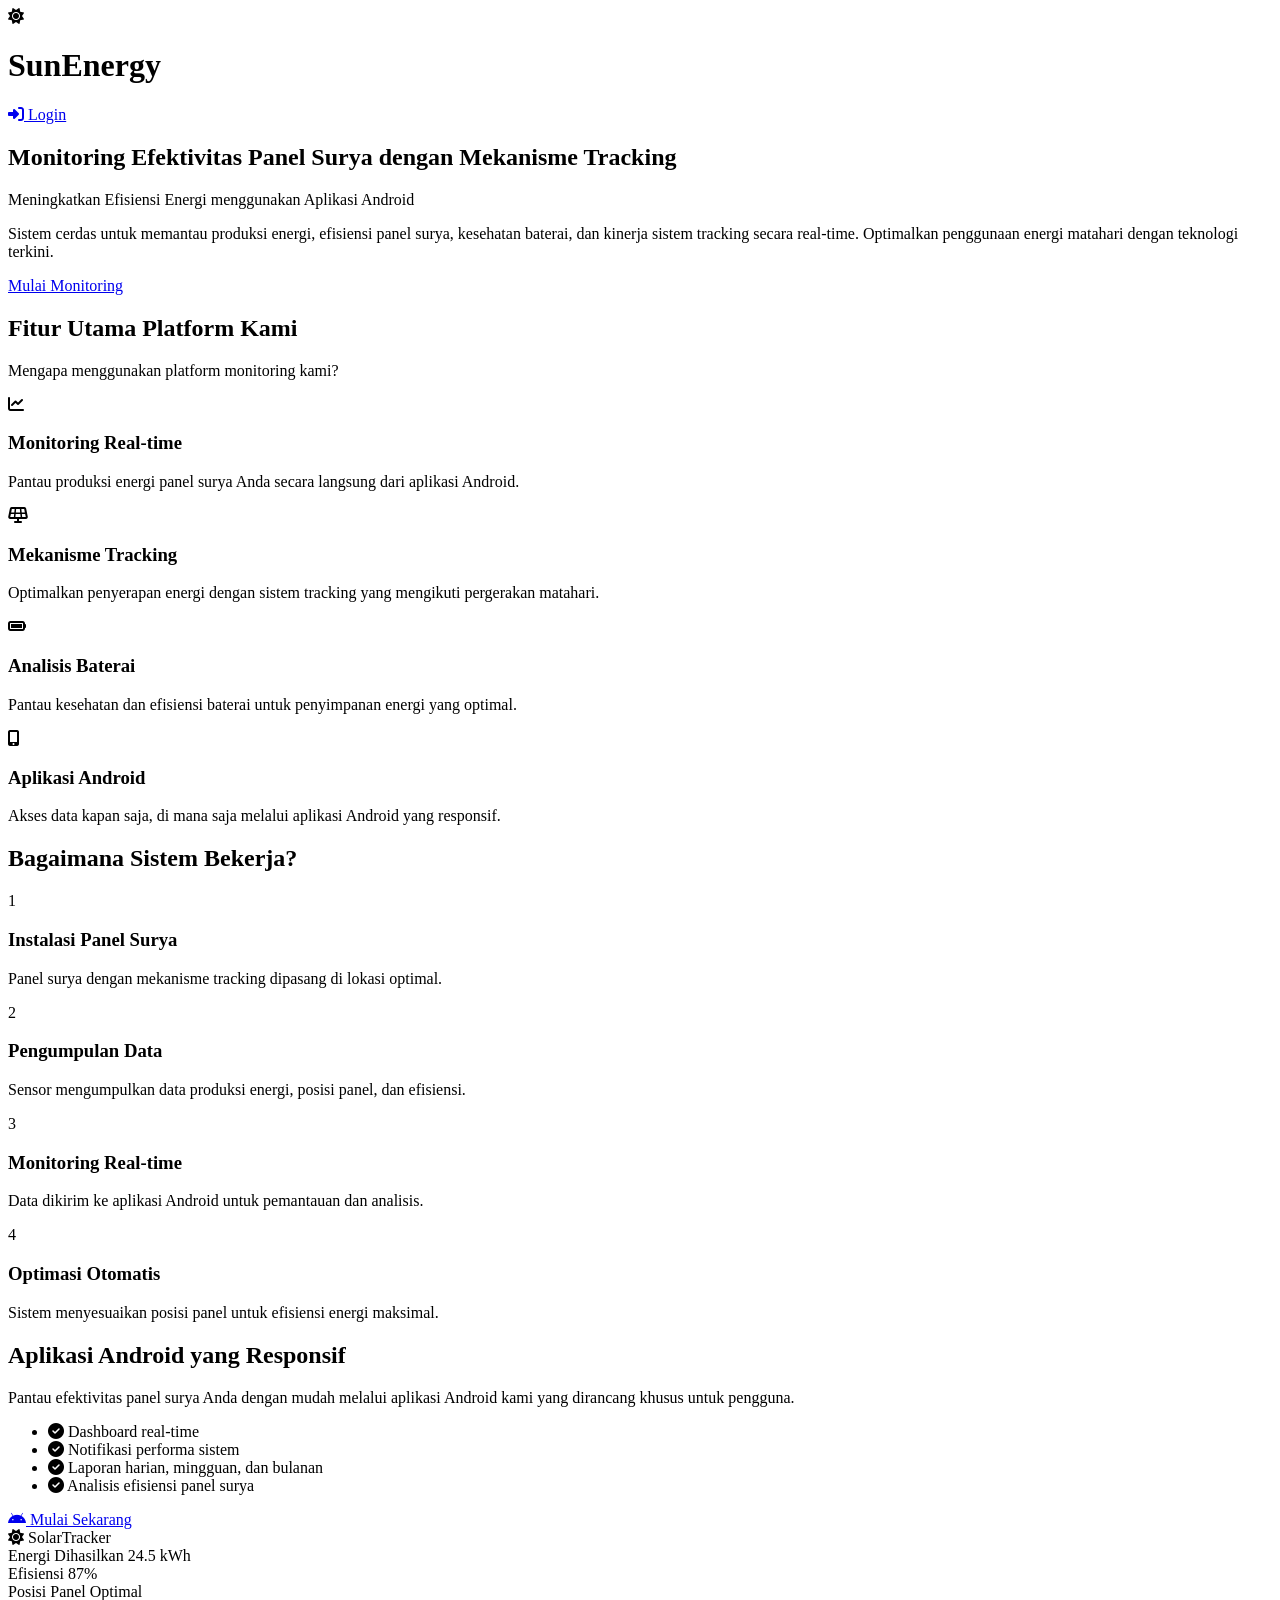
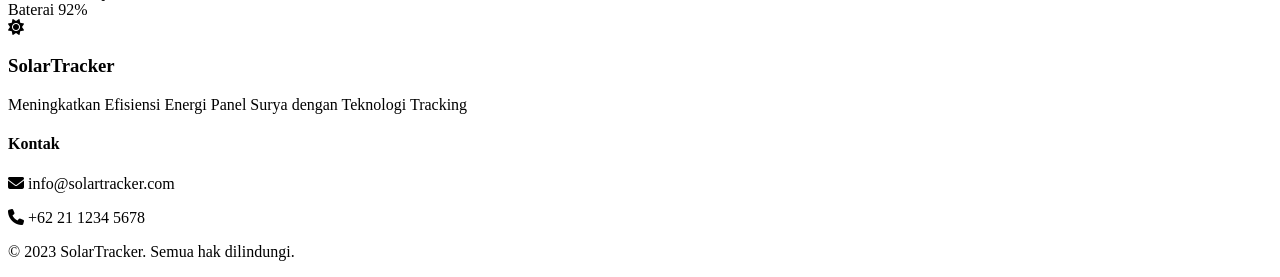
==== index.html @ 7903e155 "Add files via upload" ====
<!DOCTYPE html>
<html lang="en">
<head>
  <meta charset="UTF-8">
  <meta name="viewport" content="width=device-width, initial-scale=1.0">
  <title>Monitoring Efektivitas Panel Surya</title>
  <link rel="stylesheet" href="assets/style.css">
  <link rel="stylesheet" href="https://cdnjs.cloudflare.com/ajax/libs/font-awesome/6.4.0/css/all.min.css">
</head>
<body>
  <!-- Header dengan logo dan tombol login -->
  <header>
    <div class="header-container">
      <div class="logo">
        <i class="fas fa-sun"></i>
        <h1>Sun<span>Energy</span></h1>
      </div>
      <a href="login.html" class="login-btn">
        <i class="fas fa-sign-in-alt"></i> Login
      </a>
    </div>
  </header>

  <main>
    <!-- Hero Section -->
    <section class="hero">
      <div class="container">
        <h1 class="hero-title">
          Monitoring Efektivitas Panel Surya dengan Mekanisme Tracking
        </h1>
        <p class="hero-subtitle">
          Meningkatkan Efisiensi Energi menggunakan Aplikasi Android
        </p>
        <p class="hero-description">
          Sistem cerdas untuk memantau produksi energi, efisiensi panel surya, 
          kesehatan baterai, dan kinerja sistem tracking secara real-time. 
          Optimalkan penggunaan energi matahari dengan teknologi terkini.
        </p>
        
        <div class="cta-buttons">
          <a href="login.html" class="primary-btn">Mulai Monitoring</a>
        </div>
      </div>
    </section>

    <!-- Features Section -->
    <section class="features" id="features">
      <div class="container">
        <h2>Fitur Utama Platform Kami</h2>
        <p class="section-subtitle">Mengapa menggunakan platform monitoring kami?</p>
        
        <div class="features-grid">
          <div class="feature-card">
            <div class="feature-icon">
              <i class="fas fa-chart-line"></i>
            </div>
            <h3>Monitoring Real-time</h3>
            <p>Pantau produksi energi panel surya Anda secara langsung dari aplikasi Android.</p>
          </div>
          
          <div class="feature-card">
            <div class="feature-icon">
              <i class="fas fa-solar-panel"></i>
            </div>
            <h3>Mekanisme Tracking</h3>
            <p>Optimalkan penyerapan energi dengan sistem tracking yang mengikuti pergerakan matahari.</p>
          </div>
          
          <div class="feature-card">
            <div class="feature-icon">
              <i class="fas fa-battery-full"></i>
            </div>
            <h3>Analisis Baterai</h3>
            <p>Pantau kesehatan dan efisiensi baterai untuk penyimpanan energi yang optimal.</p>
          </div>
          
          <div class="feature-card">
            <div class="feature-icon">
              <i class="fas fa-mobile-alt"></i>
            </div>
            <h3>Aplikasi Android</h3>
            <p>Akses data kapan saja, di mana saja melalui aplikasi Android yang responsif.</p>
          </div>
        </div>
      </div>
    </section>

    <!-- How It Works Section -->
    <section class="how-it-works">
      <div class="container">
        <h2>Bagaimana Sistem Bekerja?</h2>
        <div class="steps">
          <div class="step">
            <div class="step-number">1</div>
            <h3>Instalasi Panel Surya</h3>
            <p>Panel surya dengan mekanisme tracking dipasang di lokasi optimal.</p>
          </div>
          
          <div class="step">
            <div class="step-number">2</div>
            <h3>Pengumpulan Data</h3>
            <p>Sensor mengumpulkan data produksi energi, posisi panel, dan efisiensi.</p>
          </div>
          
          <div class="step">
            <div class="step-number">3</div>
            <h3>Monitoring Real-time</h3>
            <p>Data dikirim ke aplikasi Android untuk pemantauan dan analisis.</p>
          </div>
          
          <div class="step">
            <div class="step-number">4</div>
            <h3>Optimasi Otomatis</h3>
            <p>Sistem menyesuaikan posisi panel untuk efisiensi energi maksimal.</p>
          </div>
        </div>
      </div>
    </section>

    <!-- App Preview -->
    <section class="app-preview">
      <div class="container">
        <div class="preview-content">
          <div class="preview-text">
            <h2>Aplikasi Android yang Responsif</h2>
            <p>Pantau efektivitas panel surya Anda dengan mudah melalui aplikasi Android kami yang dirancang khusus untuk pengguna.</p>
            <ul class="app-features">
              <li><i class="fas fa-check-circle"></i> Dashboard real-time</li>
              <li><i class="fas fa-check-circle"></i> Notifikasi performa sistem</li>
              <li><i class="fas fa-check-circle"></i> Laporan harian, mingguan, dan bulanan</li>
              <li><i class="fas fa-check-circle"></i> Analisis efisiensi panel surya</li>
            </ul>
            <a href="login.html" class="primary-btn">
              <i class="fab fa-android"></i> Mulai Sekarang
            </a>
          </div>
          <div class="preview-image">
            <div class="phone-mockup">
              <div class="phone-screen">
                <div class="screen-content">
                  <div class="app-header">
                    <i class="fas fa-sun"></i>
                    <span>SolarTracker</span>
                  </div>
                  <div class="app-data">
                    <div class="data-item">
                      <span class="data-label">Energi Dihasilkan</span>
                      <span class="data-value">24.5 kWh</span>
                    </div>
                    <div class="data-item">
                      <span class="data-label">Efisiensi</span>
                      <span class="data-value">87%</span>
                    </div>
                    <div class="data-item">
                      <span class="data-label">Posisi Panel</span>
                      <span class="data-value">Optimal</span>
                    </div>
                    <div class="data-item">
                      <span class="data-label">Baterai</span>
                      <span class="data-value">92%</span>
                    </div>
                  </div>
                </div>
              </div>
            </div>
          </div>
        </div>
      </div>
    </section>
  </main>

  <!-- Footer - Disederhanakan -->
  <footer>
    <div class="container">
      <div class="footer-content">
        <div class="footer-logo">
          <i class="fas fa-sun"></i>
          <h3>Solar<span>Tracker</span></h3>
          <p>Meningkatkan Efisiensi Energi Panel Surya dengan Teknologi Tracking</p>
        </div>
        
        <div class="footer-contact">
          <h4>Kontak</h4>
          <p><i class="fas fa-envelope"></i> info@solartracker.com</p>
          <p><i class="fas fa-phone"></i> +62 21 1234 5678</p>
        </div>
      </div>
      
      <div class="footer-bottom">
        <p>&copy; 2023 SolarTracker. Semua hak dilindungi.</p>
      </div>
    </div>
  </footer>
</body>
</html>
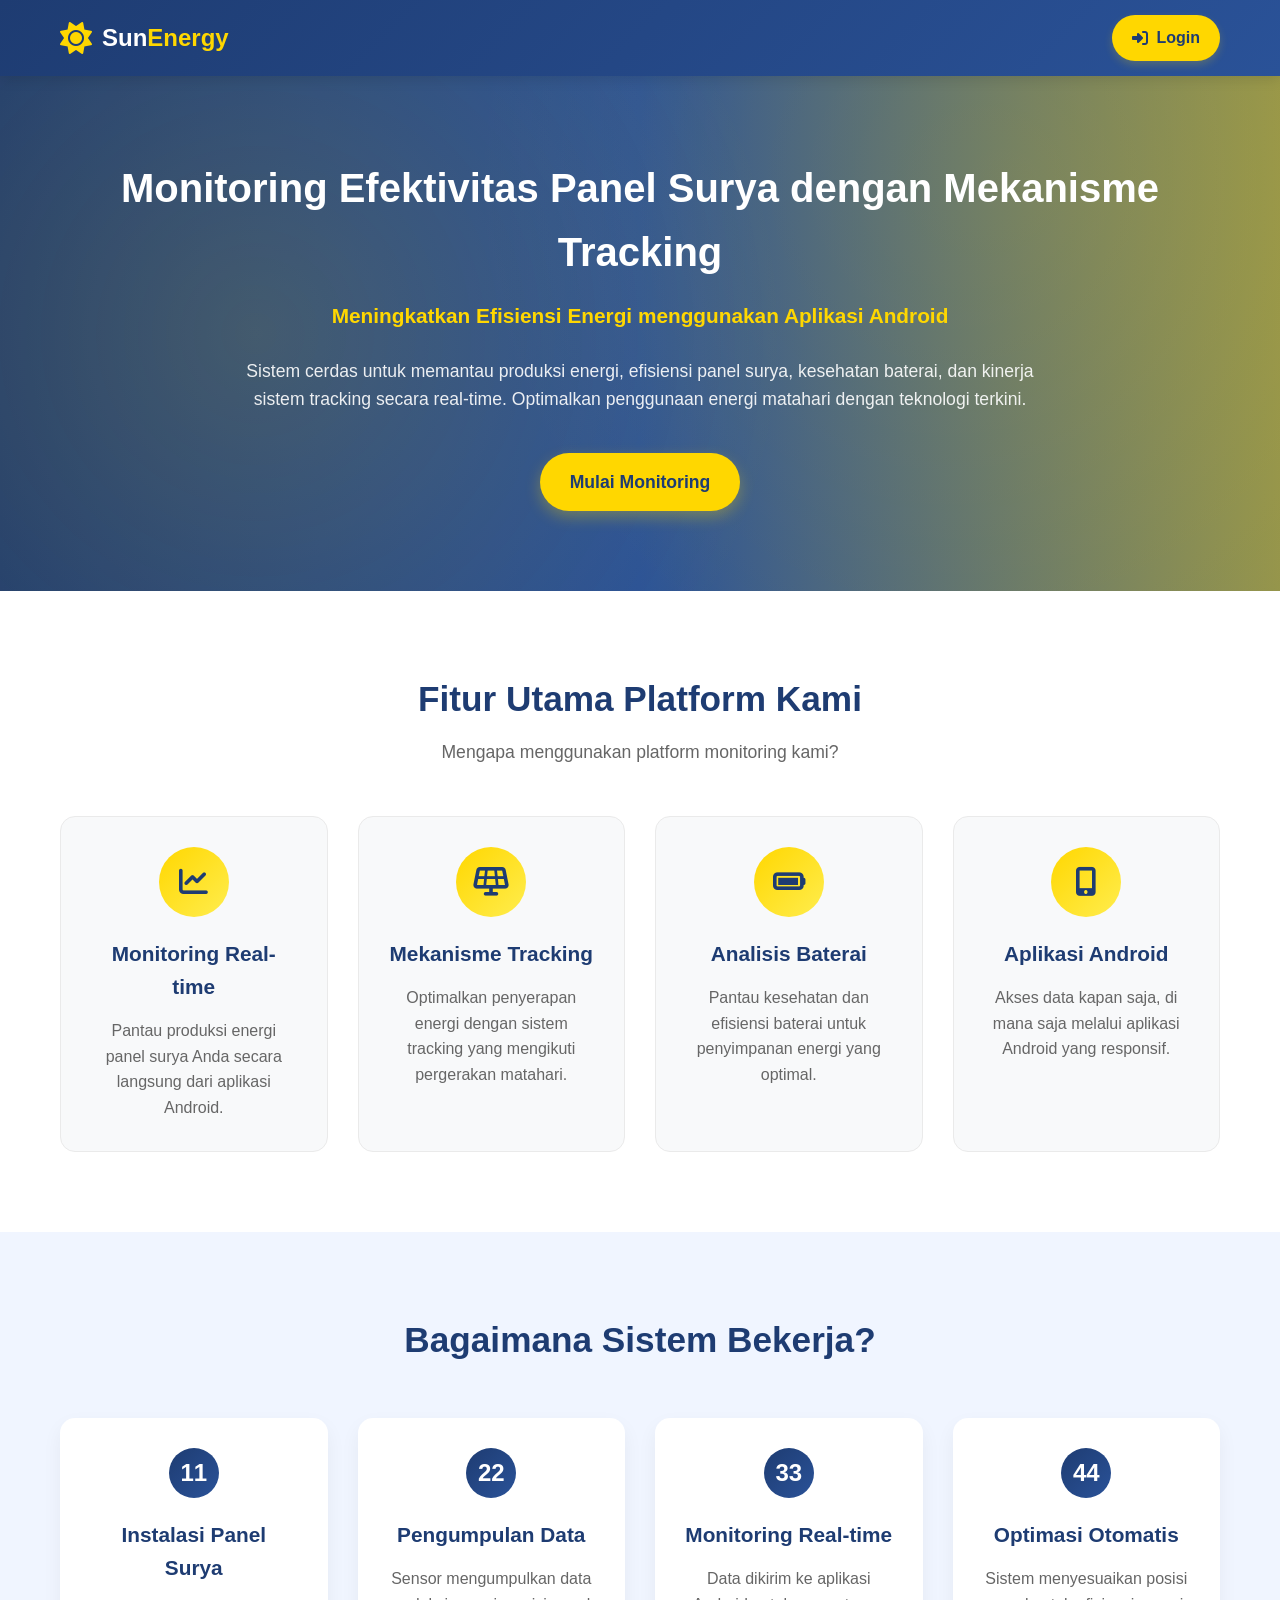
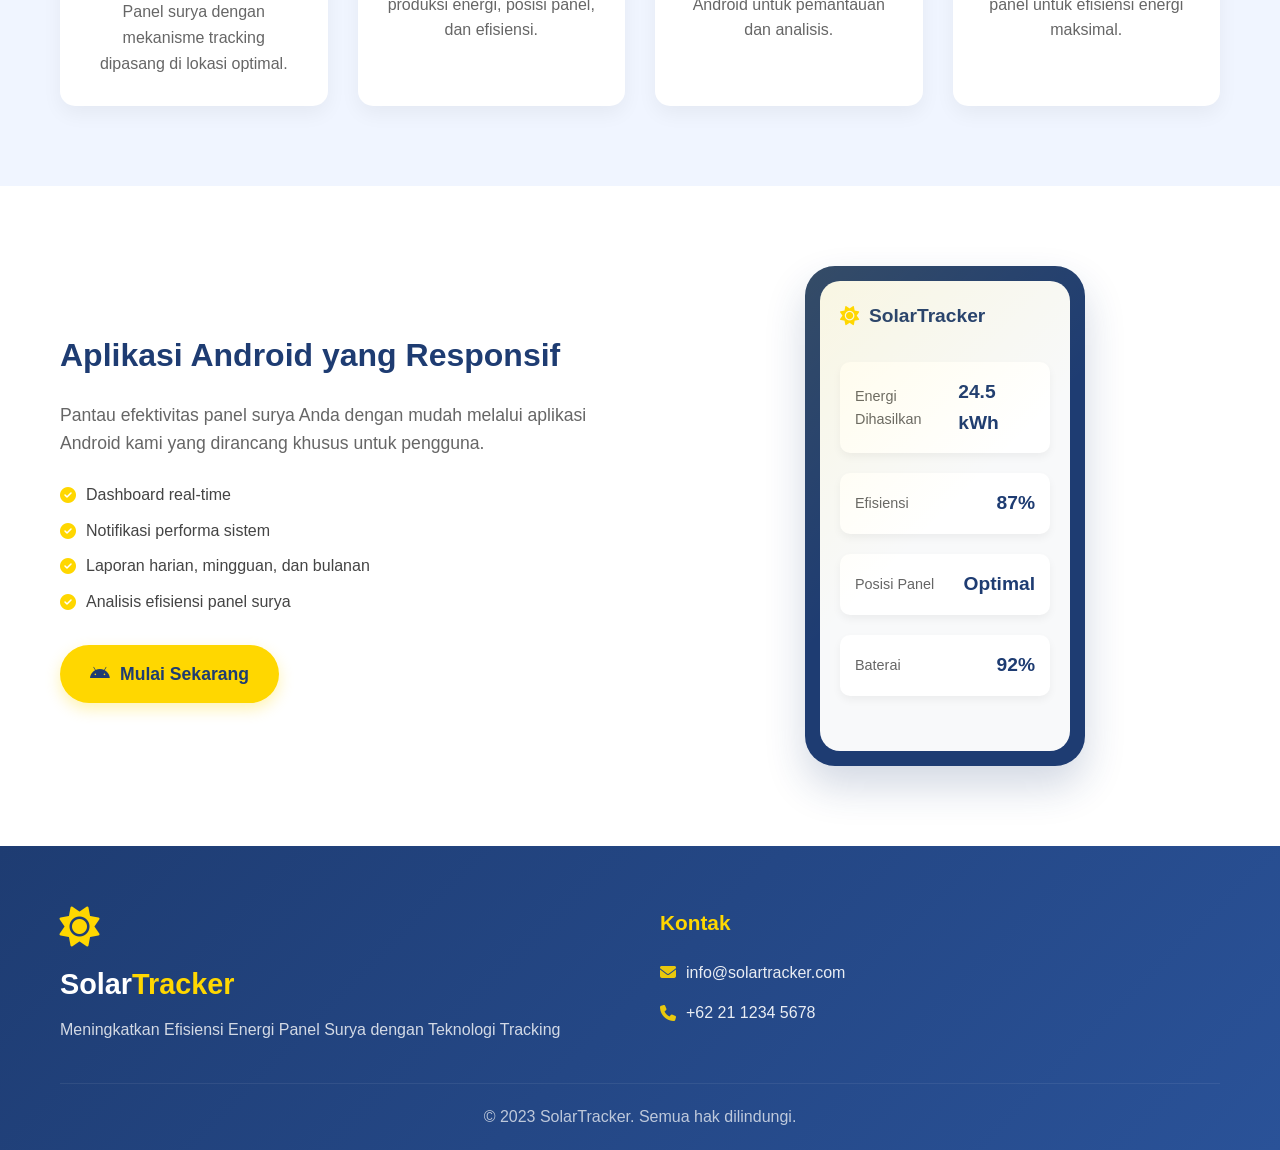
==== commit da89e4e3: "Update index.html" ====
--- a/index.html
+++ b/index.html
@@ -4,7 +4,7 @@
   <meta charset="UTF-8">
   <meta name="viewport" content="width=device-width, initial-scale=1.0">
   <title>Monitoring Efektivitas Panel Surya</title>
-  <link rel="stylesheet" href="assets/style.css">
+  <link rel="stylesheet" href="style.css">
   <link rel="stylesheet" href="https://cdnjs.cloudflare.com/ajax/libs/font-awesome/6.4.0/css/all.min.css">
 </head>
 <body>
@@ -192,4 +192,4 @@
     </div>
   </footer>
 </body>
-</html>+</html>
--- a/style.css
+++ b/style.css
@@ -0,0 +1,540 @@
+/* Reset & Base Styles */
+* {
+  margin: 0;
+  padding: 0;
+  box-sizing: border-box;
+  font-family: 'Segoe UI', Tahoma, Geneva, Verdana, sans-serif;
+}
+
+body {
+  background-color: #f8f9fa;
+  color: #333;
+  line-height: 1.6;
+}
+
+.container {
+  width: 100%;
+  max-width: 1200px;
+  margin: 0 auto;
+  padding: 0 20px;
+}
+
+/* Header Styles */
+header {
+  background: linear-gradient(135deg, #1e3c72 0%, #2a5298 100%);
+  padding: 15px 0;
+  position: sticky;
+  top: 0;
+  z-index: 100;
+  box-shadow: 0 4px 12px rgba(0, 0, 0, 0.1);
+}
+
+.header-container {
+  display: flex;
+  justify-content: space-between;
+  align-items: center;
+  max-width: 1200px;
+  margin: 0 auto;
+  padding: 0 20px;
+}
+
+.logo {
+  display: flex;
+  align-items: center;
+  gap: 10px;
+}
+
+.logo i {
+  font-size: 2rem;
+  color: #FFD700;
+}
+
+.logo h1 {
+  color: white;
+  font-size: 1.5rem;
+  font-weight: 700;
+}
+
+.logo span {
+  color: #FFD700;
+}
+
+.login-btn {
+  background-color: #FFD700;
+  color: #1e3c72;
+  text-decoration: none;
+  padding: 10px 20px;
+  border-radius: 30px;
+  font-weight: 600;
+  display: flex;
+  align-items: center;
+  gap: 8px;
+  transition: all 0.3s ease;
+  box-shadow: 0 4px 8px rgba(255, 215, 0, 0.2);
+}
+
+.login-btn:hover {
+  background-color: #ffed4e;
+  transform: translateY(-2px);
+  box-shadow: 0 6px 12px rgba(255, 215, 0, 0.3);
+}
+
+/* Hero Section */
+.hero {
+  background: linear-gradient(to right, #1e3c72 0%, #2a5298 50%, #FFD700 150%);
+  color: white;
+  padding: 80px 0;
+  text-align: center;
+  position: relative;
+  overflow: hidden;
+}
+
+.hero::before {
+  content: "";
+  position: absolute;
+  top: 0;
+  left: 0;
+  width: 100%;
+  height: 100%;
+  background-image: radial-gradient(circle at 20% 50%, rgba(255, 215, 0, 0.15) 0%, transparent 50%),
+                    radial-gradient(circle at 80% 20%, rgba(255, 215, 0, 0.1) 0%, transparent 50%);
+}
+
+.hero-title {
+  font-size: 2.5rem;
+  margin-bottom: 15px;
+  position: relative;
+  z-index: 2;
+}
+
+.hero-subtitle {
+  font-size: 1.3rem;
+  margin-bottom: 25px;
+  color: #FFD700;
+  font-weight: 600;
+  position: relative;
+  z-index: 2;
+}
+
+.hero-description {
+  font-size: 1.1rem;
+  max-width: 800px;
+  margin: 0 auto 40px;
+  opacity: 0.9;
+  position: relative;
+  z-index: 2;
+}
+
+.cta-buttons {
+  display: flex;
+  justify-content: center;
+  position: relative;
+  z-index: 2;
+}
+
+.primary-btn {
+  background-color: #FFD700;
+  color: #1e3c72;
+  text-decoration: none;
+  padding: 15px 30px;
+  border-radius: 30px;
+  font-weight: 700;
+  font-size: 1.1rem;
+  display: inline-flex;
+  align-items: center;
+  gap: 10px;
+  transition: all 0.3s ease;
+  box-shadow: 0 6px 15px rgba(255, 215, 0, 0.3);
+}
+
+.primary-btn:hover {
+  background-color: #ffed4e;
+  transform: translateY(-3px);
+  box-shadow: 0 10px 20px rgba(255, 215, 0, 0.4);
+}
+
+/* Features Section */
+.features {
+  padding: 80px 0;
+  background-color: white;
+}
+
+.features h2 {
+  text-align: center;
+  color: #1e3c72;
+  font-size: 2.2rem;
+  margin-bottom: 10px;
+}
+
+.section-subtitle {
+  text-align: center;
+  color: #666;
+  font-size: 1.1rem;
+  margin-bottom: 50px;
+  max-width: 700px;
+  margin-left: auto;
+  margin-right: auto;
+}
+
+.features-grid {
+  display: grid;
+  grid-template-columns: repeat(auto-fit, minmax(250px, 1fr));
+  gap: 30px;
+  margin-top: 40px;
+}
+
+.feature-card {
+  background-color: #f8f9fa;
+  border-radius: 15px;
+  padding: 30px;
+  text-align: center;
+  transition: all 0.3s ease;
+  border: 1px solid #eaeaea;
+}
+
+.feature-card:hover {
+  transform: translateY(-10px);
+  box-shadow: 0 15px 30px rgba(30, 60, 114, 0.1);
+  border-color: #FFD700;
+}
+
+.feature-icon {
+  width: 70px;
+  height: 70px;
+  background: linear-gradient(135deg, #FFD700 0%, #ffed4e 100%);
+  border-radius: 50%;
+  display: flex;
+  align-items: center;
+  justify-content: center;
+  margin: 0 auto 20px;
+  color: #1e3c72;
+  font-size: 1.8rem;
+}
+
+.feature-card h3 {
+  color: #1e3c72;
+  margin-bottom: 15px;
+  font-size: 1.3rem;
+}
+
+.feature-card p {
+  color: #666;
+}
+
+/* How It Works Section */
+.how-it-works {
+  padding: 80px 0;
+  background-color: #f0f5ff;
+}
+
+.how-it-works h2 {
+  text-align: center;
+  color: #1e3c72;
+  font-size: 2.2rem;
+  margin-bottom: 50px;
+}
+
+.steps {
+  display: grid;
+  grid-template-columns: repeat(auto-fit, minmax(220px, 1fr));
+  gap: 30px;
+  counter-reset: step-counter;
+}
+
+.step {
+  background-color: white;
+  border-radius: 15px;
+  padding: 30px;
+  text-align: center;
+  position: relative;
+  box-shadow: 0 8px 20px rgba(0, 0, 0, 0.05);
+  transition: all 0.3s ease;
+}
+
+.step:hover {
+  transform: translateY(-5px);
+  box-shadow: 0 12px 25px rgba(0, 0, 0, 0.1);
+}
+
+.step-number {
+  width: 50px;
+  height: 50px;
+  background: linear-gradient(135deg, #1e3c72 0%, #2a5298 100%);
+  color: white;
+  border-radius: 50%;
+  display: flex;
+  align-items: center;
+  justify-content: center;
+  font-size: 1.5rem;
+  font-weight: 700;
+  margin: 0 auto 20px;
+  position: relative;
+}
+
+.step-number::before {
+  counter-increment: step-counter;
+  content: counter(step-counter);
+}
+
+.step h3 {
+  color: #1e3c72;
+  margin-bottom: 15px;
+  font-size: 1.3rem;
+}
+
+.step p {
+  color: #666;
+}
+
+/* App Preview Section */
+.app-preview {
+  padding: 80px 0;
+  background-color: white;
+}
+
+.preview-content {
+  display: grid;
+  grid-template-columns: 1fr 1fr;
+  gap: 60px;
+  align-items: center;
+}
+
+.preview-text h2 {
+  color: #1e3c72;
+  font-size: 2rem;
+  margin-bottom: 20px;
+}
+
+.preview-text p {
+  color: #666;
+  margin-bottom: 25px;
+  font-size: 1.1rem;
+}
+
+.app-features {
+  list-style: none;
+  margin-bottom: 30px;
+}
+
+.app-features li {
+  margin-bottom: 10px;
+  display: flex;
+  align-items: center;
+  gap: 10px;
+  color: #444;
+}
+
+.app-features i {
+  color: #FFD700;
+}
+
+.phone-mockup {
+  display: flex;
+  justify-content: center;
+}
+
+.phone-screen {
+  width: 280px;
+  height: 500px;
+  background-color: #1e3c72;
+  border-radius: 30px;
+  padding: 15px;
+  box-shadow: 0 20px 40px rgba(30, 60, 114, 0.2);
+  position: relative;
+  overflow: hidden;
+}
+
+.phone-screen::before {
+  content: "";
+  position: absolute;
+  top: 0;
+  left: 0;
+  width: 100%;
+  height: 100%;
+  background: linear-gradient(135deg, rgba(255, 215, 0, 0.1) 0%, transparent 50%);
+}
+
+.screen-content {
+  background-color: #f8f9fa;
+  border-radius: 20px;
+  height: 100%;
+  padding: 20px;
+  display: flex;
+  flex-direction: column;
+}
+
+.app-header {
+  display: flex;
+  align-items: center;
+  gap: 10px;
+  margin-bottom: 30px;
+  color: #1e3c72;
+  font-weight: 700;
+  font-size: 1.2rem;
+}
+
+.app-header i {
+  color: #FFD700;
+}
+
+.app-data {
+  display: flex;
+  flex-direction: column;
+  gap: 20px;
+}
+
+.data-item {
+  background-color: white;
+  border-radius: 10px;
+  padding: 15px;
+  box-shadow: 0 4px 8px rgba(0, 0, 0, 0.05);
+  display: flex;
+  justify-content: space-between;
+  align-items: center;
+}
+
+.data-label {
+  color: #666;
+  font-size: 0.9rem;
+}
+
+.data-value {
+  color: #1e3c72;
+  font-weight: 700;
+  font-size: 1.2rem;
+}
+
+/* Footer - Disederhanakan */
+footer {
+  background: linear-gradient(135deg, #1e3c72 0%, #2a5298 100%);
+  color: white;
+  padding: 60px 0 20px;
+}
+
+.footer-content {
+  display: grid;
+  grid-template-columns: repeat(auto-fit, minmax(250px, 1fr));
+  gap: 40px;
+  margin-bottom: 40px;
+}
+
+.footer-logo {
+  display: flex;
+  flex-direction: column;
+  align-items: flex-start;
+}
+
+.footer-logo i {
+  font-size: 2.5rem;
+  color: #FFD700;
+  margin-bottom: 15px;
+}
+
+.footer-logo h3 {
+  font-size: 1.8rem;
+  margin-bottom: 10px;
+}
+
+.footer-logo span {
+  color: #FFD700;
+}
+
+.footer-logo p {
+  opacity: 0.8;
+  line-height: 1.6;
+}
+
+.footer-contact h4 {
+  font-size: 1.3rem;
+  margin-bottom: 20px;
+  color: #FFD700;
+}
+
+.footer-contact p {
+  display: flex;
+  align-items: center;
+  gap: 10px;
+  margin-bottom: 15px;
+  opacity: 0.9;
+}
+
+.footer-contact i {
+  color: #FFD700;
+}
+
+.footer-bottom {
+  border-top: 1px solid rgba(255, 255, 255, 0.1);
+  padding-top: 20px;
+  text-align: center;
+  opacity: 0.7;
+}
+
+/* Responsive Design */
+@media (max-width: 992px) {
+  .preview-content {
+    grid-template-columns: 1fr;
+    gap: 40px;
+  }
+  
+  .preview-text {
+    text-align: center;
+  }
+  
+  .app-features {
+    display: inline-block;
+    text-align: left;
+  }
+}
+
+@media (max-width: 768px) {
+  .hero-title {
+    font-size: 2rem;
+  }
+  
+  .hero-subtitle {
+    font-size: 1.1rem;
+  }
+  
+  .cta-buttons {
+    flex-direction: column;
+    align-items: center;
+  }
+  
+  .primary-btn {
+    width: 100%;
+    max-width: 300px;
+    justify-content: center;
+  }
+  
+  .features h2, .how-it-works h2 {
+    font-size: 1.8rem;
+  }
+  
+  .header-container {
+    flex-direction: column;
+    gap: 15px;
+  }
+  
+  .logo h1 {
+    font-size: 1.3rem;
+  }
+}
+
+@media (max-width: 480px) {
+  .hero {
+    padding: 60px 0;
+  }
+  
+  .hero-title {
+    font-size: 1.7rem;
+  }
+  
+  .feature-card, .step {
+    padding: 20px;
+  }
+  
+  .phone-screen {
+    width: 250px;
+    height: 450px;
+  }
+}
